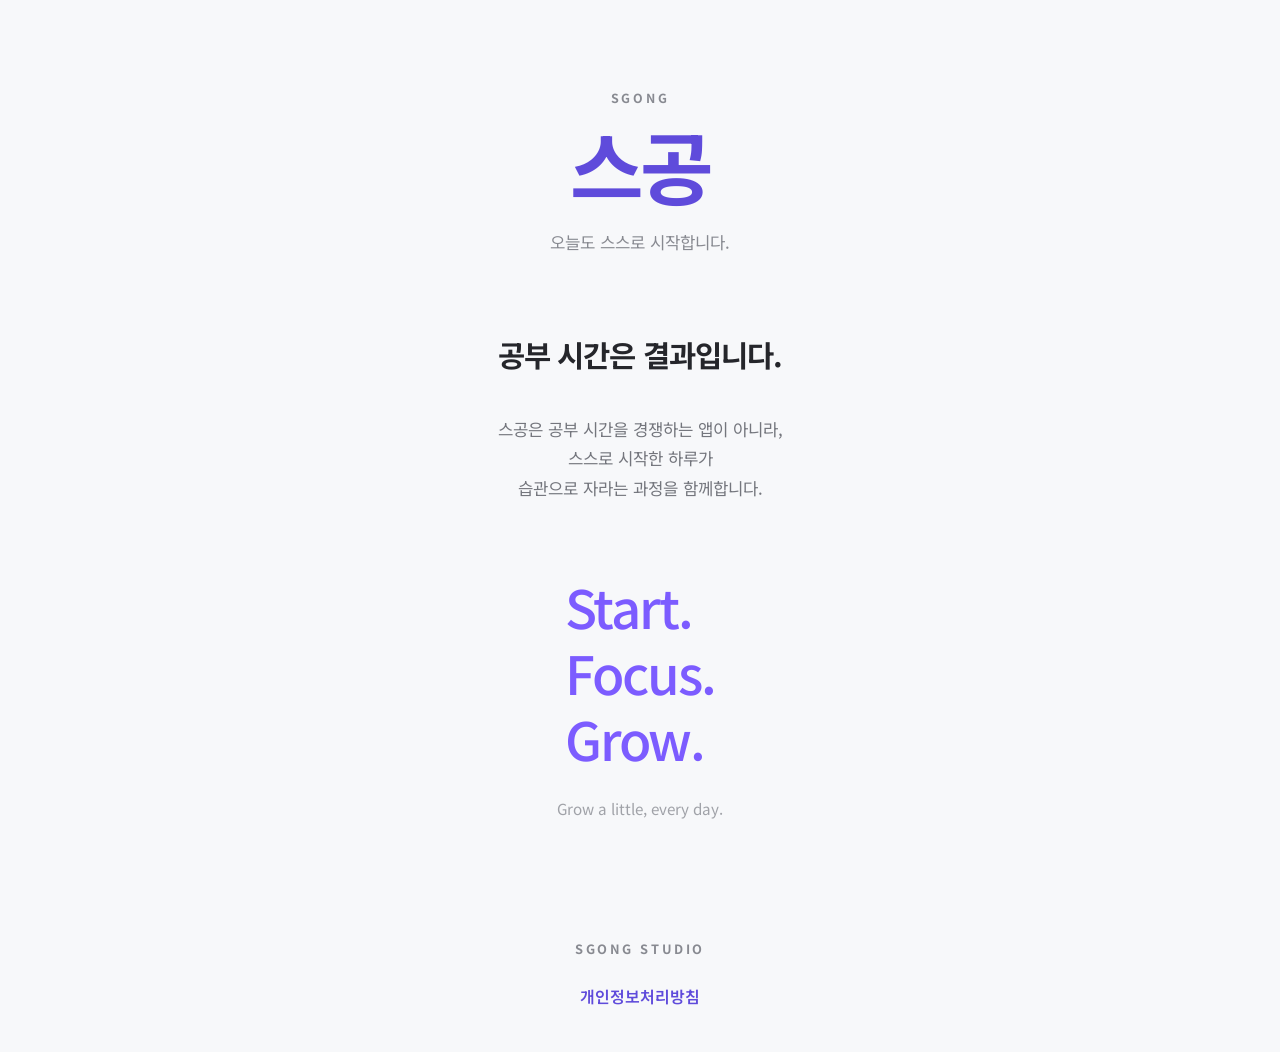
==== index.html @ ed47db77 "Add files via upload" ====
<!doctype html>
<html lang="ko">
<head>
  <meta charset="utf-8">
  <meta name="viewport" content="width=device-width, initial-scale=1">
  <meta name="theme-color" content="#7C5CFF">
  <meta name="description" content="스공 — 스스로 시작한 하루가 습관으로 자라는 과정을 함께합니다.">
  <title>스공 | Start. Focus. Grow.</title>
  <link rel="stylesheet" href="style.css">
</head>
<body>
  <main class="page home-page">
    <section class="hero" aria-labelledby="brand-title">
      <p class="eyebrow">SGONG</p>
      <h1 id="brand-title">스공</h1>
      <p class="tagline">오늘도 스스로 시작합니다.</p>

      <div class="philosophy">
        <h2>공부 시간은 결과입니다.</h2>
        <p>
          스공은 공부 시간을 경쟁하는 앱이 아니라,<br>
          스스로 시작한 하루가<br>
          습관으로 자라는 과정을 함께합니다.
        </p>
      </div>

      <div class="brand-words" aria-label="Start. Focus. Grow.">
        <span>Start.</span>
        <span>Focus.</span>
        <span>Grow.</span>
      </div>

      <p class="growth-line">Grow a little, every day.</p>
    </section>

    <footer class="site-footer">
      <p class="studio">SGONG STUDIO</p>
      <nav aria-label="사이트 메뉴">
        <a href="privacy.html">개인정보처리방침</a>
      </nav>
    </footer>
  </main>
</body>
</html>
---- style.css ----
@import url('https://fonts.googleapis.com/css2?family=Noto+Sans+KR:wght@400;500;600;700&display=swap');

:root {
  --primary: #7C5CFF;
  --primary-dark: #5F4BDB;
  --background: #F7F8FA;
  --surface: #FFFFFF;
  --text: #25262B;
  --muted: #888A91;
  --border: #EAEAEA;
  --max-width: 720px;
}

* { box-sizing: border-box; }

html {
  background: var(--background);
  color: var(--text);
  font-family: "Noto Sans KR", -apple-system, BlinkMacSystemFont, "Segoe UI", sans-serif;
  line-height: 1.75;
  word-break: keep-all;
}

body { margin: 0; min-width: 320px; background: var(--background); }
a { color: var(--primary-dark); text-underline-offset: 4px; }

.page {
  width: min(100%, var(--max-width));
  min-height: 100vh;
  margin: 0 auto;
  padding: 56px 24px 32px;
}

.home-page {
  display: flex;
  flex-direction: column;
  justify-content: space-between;
  text-align: center;
}

.hero { padding-top: 32px; }

.eyebrow {
  margin: 0 0 10px;
  color: var(--muted);
  font-size: .78rem;
  font-weight: 700;
  letter-spacing: .22em;
}

.hero h1 {
  margin: 0;
  color: var(--primary-dark);
  font-size: clamp(3rem, 12vw, 5rem);
  line-height: 1.1;
  letter-spacing: -.05em;
}

.tagline { margin: 20px 0 0; color: var(--muted); font-size: 1.05rem; }

.philosophy { margin: 72px auto 0; }
.philosophy h2 { margin: 0 0 34px; font-size: clamp(1.4rem, 5vw, 1.85rem); letter-spacing: -.03em; }
.philosophy p { margin: 0; color: #74767D; font-size: 1.05rem; }

.brand-words {
  display: inline-flex;
  flex-direction: column;
  align-items: flex-start;
  margin-top: 70px;
  color: var(--primary);
  font-size: clamp(2.2rem, 9vw, 3.3rem);
  font-weight: 500;
  line-height: 1.25;
  letter-spacing: -.04em;
}

.growth-line { margin: 24px 0 0; color: #A0A2A8; font-size: .95rem; }

.site-footer {
  margin-top: 88px;
  padding-top: 28px;
  color: var(--muted);
  text-align: center;
}

.studio { margin: 0 0 12px; font-size: .8rem; font-weight: 700; letter-spacing: .2em; }

.site-footer nav a,
.document-footer a {
  display: inline-block;
  padding: 10px 12px;
  font-weight: 600;
  text-decoration: none;
}

.document-page { padding-top: 40px; }
.document-header { margin-bottom: 46px; }

.back-link {
  display: inline-block;
  margin-bottom: 52px;
  color: var(--text);
  font-weight: 600;
  text-decoration: none;
}

.document-header h1 {
  margin: 0;
  color: var(--primary-dark);
  font-size: clamp(2rem, 8vw, 3rem);
  line-height: 1.25;
  letter-spacing: -.04em;
}

.updated { margin: 14px 0 0; color: var(--muted); font-size: .9rem; }

.document {
  padding: 36px;
  border: 1px solid var(--border);
  border-radius: 24px;
  background: var(--surface);
}

.document section + section {
  margin-top: 48px;
  padding-top: 42px;
  border-top: 1px solid var(--border);
}

.document h2 { margin: 0 0 18px; font-size: 1.24rem; letter-spacing: -.025em; }
.document p { margin: 0 0 14px; color: #595B62; }
.document ul { margin: 14px 0 18px; padding-left: 22px; color: #595B62; }
.document li + li { margin-top: 4px; }

.promise { padding: 24px; border-radius: 18px; background: #F3F0FF; }
.promise h2, .promise strong { color: var(--primary-dark); }

.document-footer { margin-top: 42px; }

@media (max-width: 520px) {
  .page { padding-right: 20px; padding-left: 20px; }
  .hero { padding-top: 8px; }
  .philosophy { margin-top: 58px; }
  .philosophy p { font-size: 1rem; }
  .brand-words { margin-top: 56px; }
  .site-footer { margin-top: 72px; }
  .document { padding: 26px 22px; border-radius: 20px; }
  .promise { padding: 20px; }
}
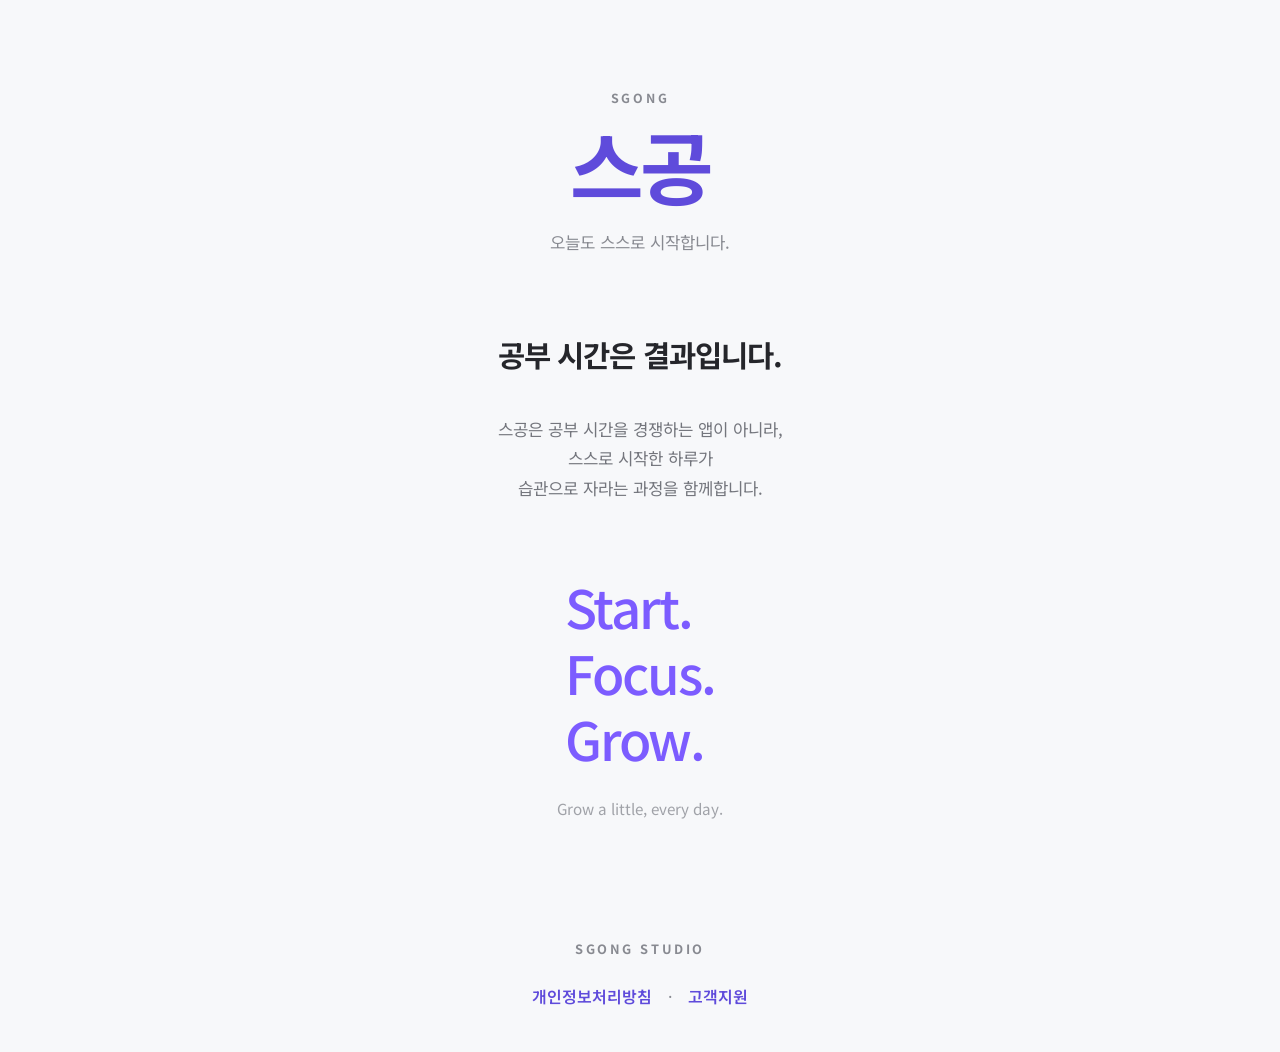
==== commit 8d757d97: "Add files via upload" ====
--- a/index.html
+++ b/index.html
@@ -37,6 +37,8 @@
       <p class="studio">SGONG STUDIO</p>
       <nav aria-label="사이트 메뉴">
         <a href="privacy.html">개인정보처리방침</a>
+        <span aria-hidden="true">·</span>
+        <a href="support.html">고객지원</a>
       </nav>
     </footer>
   </main>
--- a/style.css
+++ b/style.css
@@ -147,3 +147,30 @@
   .document { padding: 26px 22px; border-radius: 20px; }
   .promise { padding: 20px; }
 }
+
+
+.support-email {
+  display: inline-block;
+  margin-top: 4px;
+  color: var(--primary-dark);
+  font-size: 1.08rem;
+  font-weight: 700;
+  text-decoration: none;
+}
+
+.support-button {
+  display: inline-block;
+  margin-top: 18px;
+  padding: 12px 20px;
+  border-radius: 14px;
+  background: var(--primary);
+  color: #FFFFFF;
+  font-weight: 700;
+  text-decoration: none;
+  box-shadow: 0 8px 20px rgba(124, 92, 255, 0.18);
+}
+
+.support-button:hover {
+  background: var(--primary-dark);
+  opacity: 1;
+}
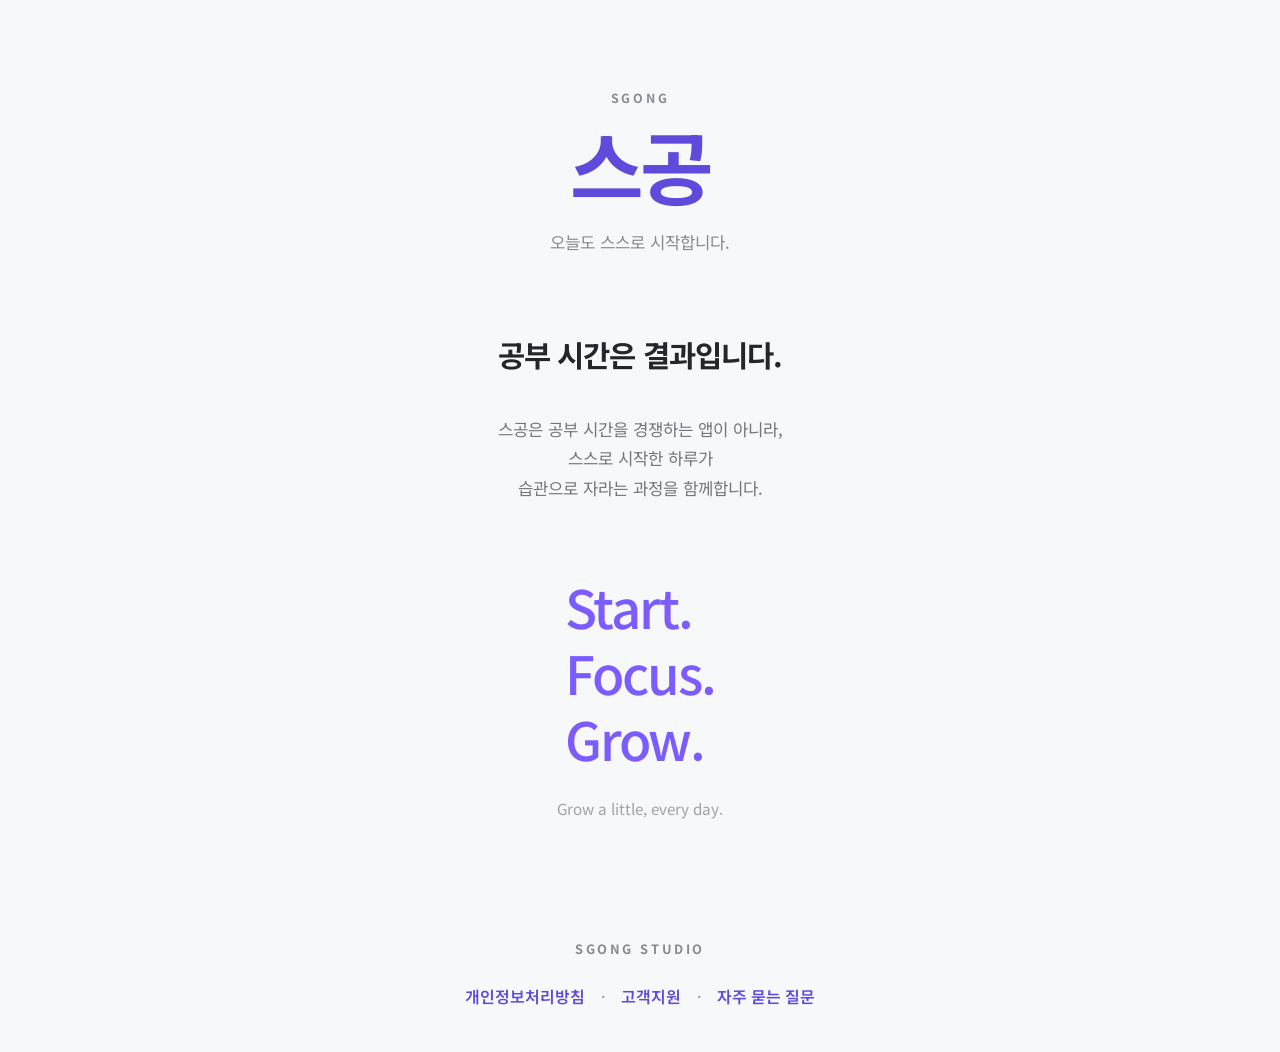
==== commit 9479147c: "Update index.html" ====
--- a/index.html
+++ b/index.html
@@ -39,6 +39,8 @@
         <a href="privacy.html">개인정보처리방침</a>
         <span aria-hidden="true">·</span>
         <a href="support.html">고객지원</a>
+        <span aria-hidden="true">·</span>
+        <a href="faq.html">자주 묻는 질문</a>
       </nav>
     </footer>
   </main>
--- a/style.css
+++ b/style.css
@@ -174,3 +174,46 @@
   background: var(--primary-dark);
   opacity: 1;
 }
+
+.notice {
+    background: #f4efff;
+    border-left: 4px solid #7C5CFF;
+    border-radius: 12px;
+    padding: 16px;
+    margin: 24px 0;
+    line-height: 1.7;
+}
+
+.card {
+    background: white;
+    border-radius: 16px;
+    padding: 24px;
+    margin-bottom: 18px;
+    box-shadow: 0 4px 12px rgba(0,0,0,.05);
+}
+
+.card h2 {
+    margin-top: 0;
+    color: #7C5CFF;
+    font-size: 20px;
+}
+
+.card p {
+    line-height: 1.8;
+}
+
+.footer-nav {
+    margin-top: 40px;
+    text-align: center;
+}
+
+.footer-nav a {
+    color: #7C5CFF;
+    text-decoration: none;
+    font-weight: 600;
+}
+
+.footer-nav span {
+    margin: 0 10px;
+    color: #bbb;
+}
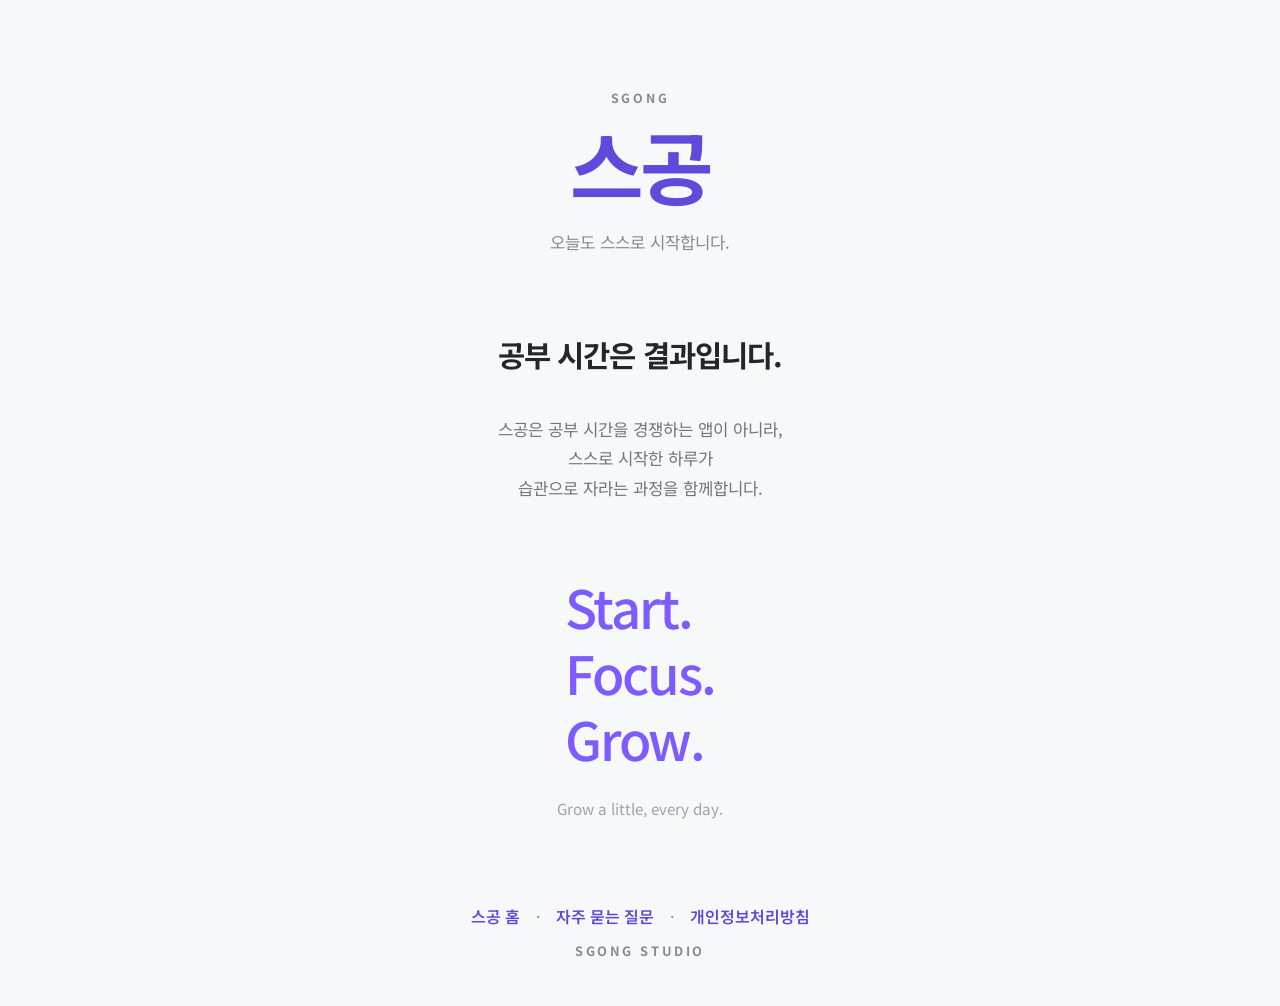
==== commit 8b6df752: "Update index.html" ====
--- a/index.html
+++ b/index.html
@@ -33,16 +33,17 @@
       <p class="growth-line">Grow a little, every day.</p>
     </section>
 
-    <footer class="site-footer">
-      <p class="studio">SGONG STUDIO</p>
-      <nav aria-label="사이트 메뉴">
-        <a href="privacy.html">개인정보처리방침</a>
-        <span aria-hidden="true">·</span>
-        <a href="support.html">고객지원</a>
-        <span aria-hidden="true">·</span>
-        <a href="faq.html">자주 묻는 질문</a>
-      </nav>
-    </footer>
+<footer class="site-footer document-footer">
+  <nav aria-label="하단 메뉴">
+    <a href="index.html">스공 홈</a>
+    <span aria-hidden="true">·</span>
+    <a href="faq.html">자주 묻는 질문</a>
+    <span aria-hidden="true">·</span>
+    <a href="privacy.html">개인정보처리방침</a>
+  </nav>
+
+  <p class="studio">SGONG STUDIO</p>
+</footer>
   </main>
 </body>
 </html>
